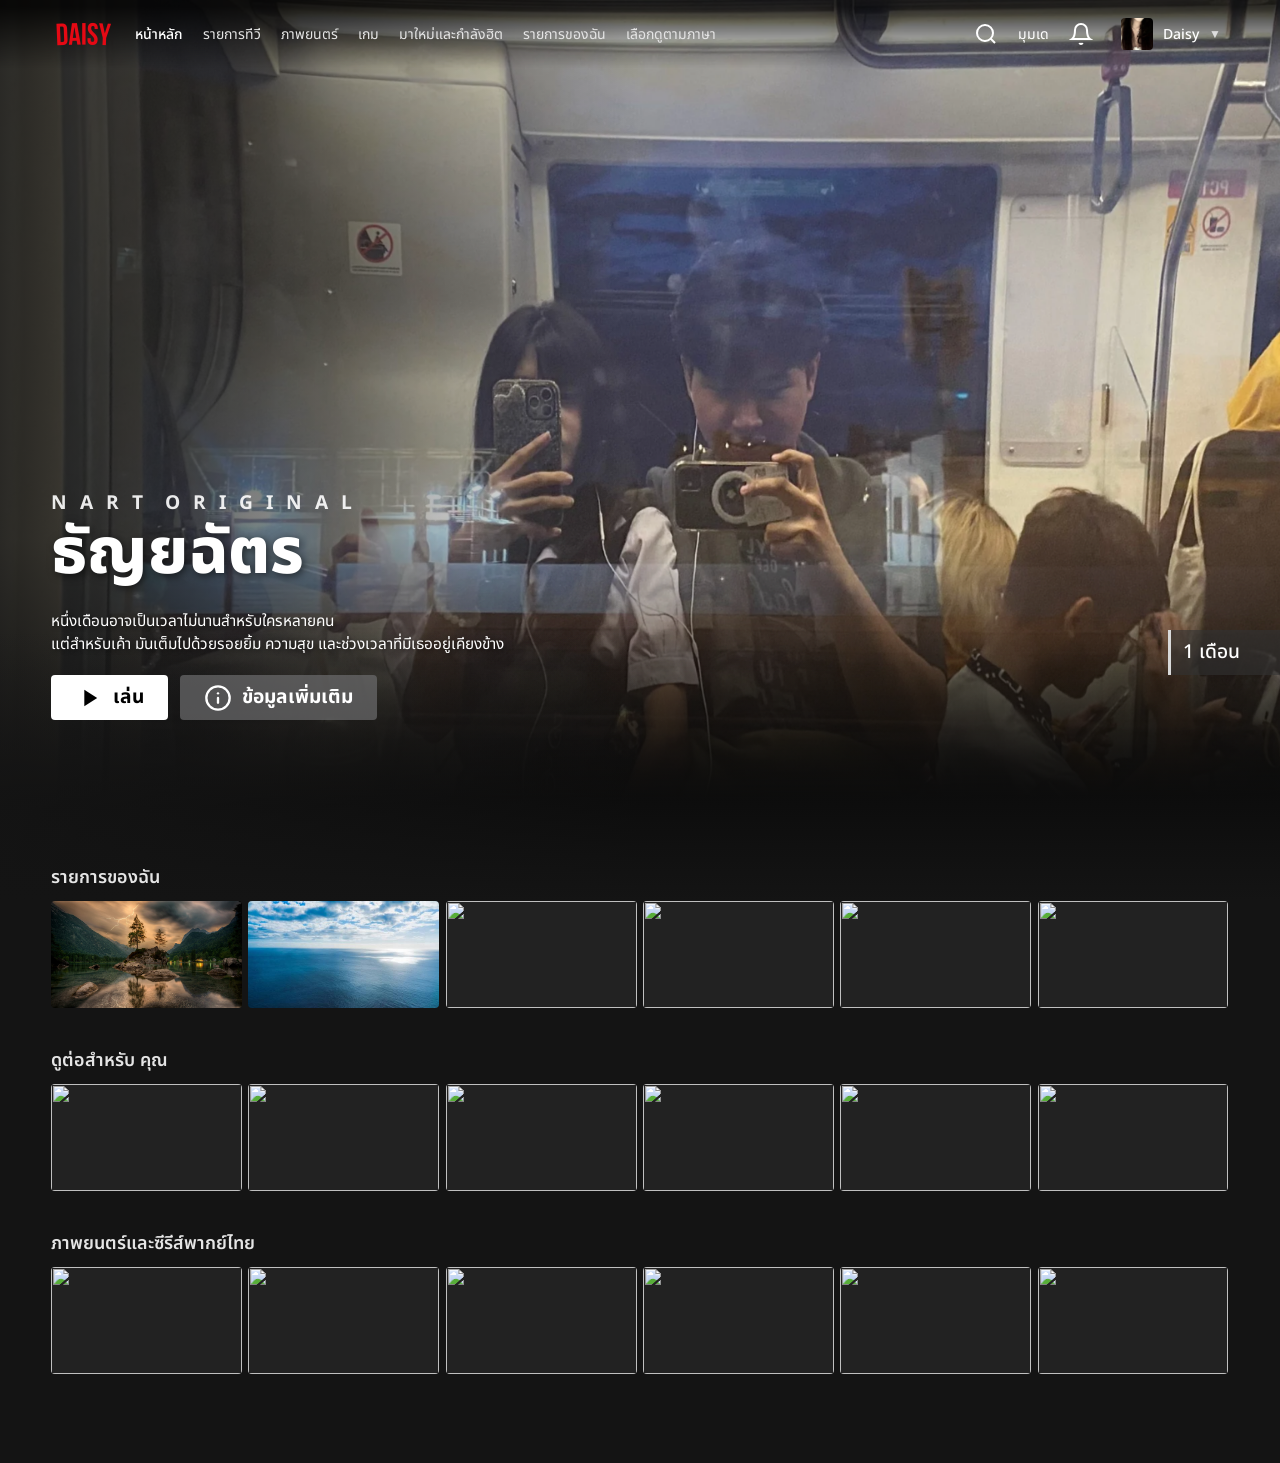
==== main.html @ de00da95 "Initial commit" ====
<!doctype html>
<html lang="th">
  <head>
    <meta charset="utf-8" />
    <meta name="viewport" content="width=device-width, initial-scale=1" />
    <title>หน้าแรก - Daisy</title>
    <link rel="stylesheet" href="styles.css" />
  </head>
  <body class="main-page-body">
    
    
    <nav class="netflix-navbar">
      <div class="nav-left">
        <img src="img/netflixlogo.png" alt="Logo" class="nav-logo-img">
        <ul class="nav-links">
          <li class="active"><a href="#">หน้าหลัก</a></li>
          <li><a href="#">รายการทีวี</a></li>
          <li><a href="#">ภาพยนตร์</a></li>
          <li><a href="#">เกม</a></li>
          <li><a href="#">มาใหม่และกำลังฮิต</a></li>
          <li><a href="#">รายการของฉัน</a></li>
          <li><a href="#">เลือกดูตามภาษา</a></li>
        </ul>
      </div>
      <div class="nav-right">
        <span class="nav-icon"><svg viewBox="0 0 24 24" fill="none" stroke="currentColor" stroke-width="2"><circle cx="11" cy="11" r="8"></circle><line x1="21" y1="21" x2="16.65" y2="16.65"></line></svg></span>
        <span class="nav-kids">มุมเด</span>
        <span class="nav-icon"><svg viewBox="0 0 24 24" fill="none" stroke="currentColor" stroke-width="2"><path d="M18 8A6 6 0 0 0 6 8c0 7-3 9-3 9h18s-3-2-3-9"></path><path d="M13.73 21a2 2 0 0 1-3.46 0"></path></svg></span>
        <div class="nav-profile" id="profileMenuTrigger" tabindex="0" role="button" aria-haspopup="true" aria-expanded="false">
          <img src="img/daisypfp.jpg" alt="Profile" class="avatar-small" id="navProfileAvatar">
          <span class="profile-name" id="navProfileName">Daisy</span>
          <span class="caret">▼</span>
          <div class="profile-menu" id="profileMenu" role="menu">
            <button type="button" class="profile-menu-item" id="moveProfileBtn">ย้ายโปรไฟล์</button>
          </div>
        </div>
      </div>
    </nav>

    
    <div class="hero-section">
      <div class="video-background">
        
        <div class="static-bg" id="heroStaticBg" style="background-image: url('vid/previewdaisy.png');"></div>

        
        <video muted playsinline id="heroVideo" class="hidden-video">
          <source src="vid/highlightdaisy.mp4" type="video/mp4">
        </video>
        
        
        <div class="video-vignette"></div> 
      </div>

      <div class="hero-content">
        
        <div class="animated-logo" id="heroLogo">
          <div class="logo-details">N A R T  &nbsp;O R I G I N A L</div>
          <h1 class="logo-text">ธัญยฉัตร</h1>
        </div>
        
        
        <p class="hero-description" id="heroDesc">
          หนึ่งเดือนอาจเป็นเวลาไม่นานสำหรับใครหลายคน<br>แต่สำหรับเค้า มันเต็มไปด้วยรอยยิ้ม ความสุข และช่วงเวลาที่มีเธออยู่เคียงข้าง
        </p>

        
        <div class="hero-buttons">
          <button class="btn play-btn">
            <svg viewBox="0 0 24 24" fill="currentColor" class="btn-icon"><path d="M8 5v14l11-7z"/></svg> 
            เล่น
          </button>
          <button class="btn info-btn">
            <svg viewBox="0 0 24 24" fill="none" stroke="currentColor" stroke-width="2" stroke-linecap="round" stroke-linejoin="round" class="btn-icon">
              <circle cx="12" cy="12" r="10"></circle>
              <line x1="12" y1="16" x2="12" y2="12"></line>
              <line x1="12" y1="8" x2="12.01" y2="8"></line>
            </svg> 
            ข้อมูลเพิ่มเติม
          </button>
        </div>
      </div>

      
      <div class="age-rating">1 เดือน</div>
    </div>

    
    
    </div>

    
    <div class="main-content">
      
      
      <div class="content-row">
        <h2 class="row-title">รายการของฉัน</h2>
        <div class="row-posters">
          
          <div class="poster"><img src="img/poster1.jpg" alt=""></div>
          <div class="poster"><img src="img/poster2.jpg" alt=""></div>
          <div class="poster"><img src="img/poster3.jpg" alt=""></div>
          <div class="poster"><img src="img/poster4.jpg" alt=""></div>
          <div class="poster"><img src="img/poster5.jpg" alt=""></div>
          <div class="poster"><img src="img/poster6.jpg" alt=""></div>
        </div>
      </div>

      
      <div class="content-row">
        <h2 class="row-title">ดูต่อสำหรับ คุณ</h2>
        <div class="row-posters">
          <div class="poster"><img src="img/poster7.jpg" alt=""></div>
          <div class="poster"><img src="img/poster8.jpg" alt=""></div>
          <div class="poster"><img src="img/poster9.jpg" alt=""></div>
          <div class="poster"><img src="img/poster10.jpg" alt=""></div>
          <div class="poster"><img src="img/poster11.jpg" alt=""></div>
          <div class="poster"><img src="img/poster12.jpg" alt=""></div>
        </div>
      </div>

      
      <div class="content-row">
        <h2 class="row-title">ภาพยนตร์และซีรีส์พากย์ไทย</h2>
        <div class="row-posters">
          <div class="poster"><img src="img/poster13.jpg" alt=""></div>
          <div class="poster"><img src="img/poster14.jpg" alt=""></div>
          <div class="poster"><img src="img/poster15.jpg" alt=""></div>
          <div class="poster"><img src="img/poster16.jpg" alt=""></div>
          <div class="poster"><img src="img/poster17.jpg" alt=""></div>
          <div class="poster"><img src="img/poster18.jpg" alt=""></div>
        </div>
      </div>

    </div>

    
    <div id="loadingScreen" class="loading-screen">
      <div class="netflix-spinner"></div>
    </div>

    
    <div id="fullScreenPlayer" class="fullscreen-player">
      
      <video id="mainMovie">
        <source src="vid/fulldaisy.mp4" type="video/mp4">
      </video>

      
      <div class="player-ui" id="playerUi">
        
        
        <div class="player-top-bar">
          <button id="backToHomeBtn" class="control-btn">
            <svg viewBox="0 0 24 24" fill="none" stroke="currentColor" stroke-width="2" stroke-linecap="round" stroke-linejoin="round"><line x1="19" y1="12" x2="5" y2="12"></line><polyline points="12 19 5 12 12 5"></polyline></svg>
          </button>
        </div>

        
        <div class="player-bottom-bar">
          
          
          <div class="progress-container" id="progressContainer">
            <div class="progress-bar-bg"></div>
            <div class="progress-bar-fill" id="progressBar"></div>
            <div class="progress-dot" id="progressDot"></div>
          </div>

          
          <div class="controls-row">
            
            <div class="controls-left">
              
              <button id="playPauseBtn" class="control-btn">
                <svg id="playIcon" viewBox="0 0 24 24" fill="currentColor"><path d="M8 5v14l11-7z"/></svg>
                <svg id="pauseIcon" viewBox="0 0 24 24" fill="currentColor" style="display: none;"><path d="M6 19h4V5H6v14zm8-14v14h4V5h-4z"/></svg>
              </button>
              
              <button class="control-btn"><svg viewBox="0 0 24 24" fill="none" stroke="currentColor" stroke-width="2" stroke-linecap="round" stroke-linejoin="round"><polygon points="11 5 6 9 2 9 2 15 6 15 11 19 11 5"></polygon><path d="M19.07 4.93a10 10 0 0 1 0 14.14M15.54 8.46a5 5 0 0 1 0 7.07"></path></svg></button>
            </div>

            
            <div class="controls-center">
              <span class="movie-title-player">ธัญยฉัตร</span>
            </div>

            <div class="controls-right">
              
              <button class="control-btn"><svg viewBox="0 0 24 24" fill="none" stroke="currentColor" stroke-width="2" stroke-linecap="round" stroke-linejoin="round"><path d="M21 15a2 2 0 0 1-2 2H7l-4 4V5a2 2 0 0 1 2-2h14a2 2 0 0 1 2 2v10z"></path></svg></button>
              
              <button id="fullscreenBtn" class="control-btn">
                <svg viewBox="0 0 24 24" fill="none" stroke="currentColor" stroke-width="2" stroke-linecap="round" stroke-linejoin="round"><path d="M8 3H5a2 2 0 0 0-2 2v3m18 0V5a2 2 0 0 0-2-2h-3m0 18h3a2 2 0 0 0 2-2v-3M3 16v3a2 2 0 0 0 2 2h3"></path></svg>
              </button>
            </div>
            
          </div>
        </div>
      </div>
    </div>

    
    <div class="modal-overlay" id="moreInfoModal">
      <div class="modal-container">
        
        
        <button class="modal-close-btn" id="closeModalBtn">
          <svg viewBox="0 0 24 24" fill="none" stroke="currentColor" stroke-width="2" stroke-linecap="round" stroke-linejoin="round"><line x1="18" y1="6" x2="6" y2="18"></line><line x1="6" y1="6" x2="18" y2="18"></line></svg>
        </button>

        
        <div class="modal-hero">
          
          <div class="modal-static-bg" id="modalStaticBg" style="background-image: url('vid/previewdaisy.png');"></div>
          
          
          <video muted playsinline id="modalVideo" class="modal-video">
            <source src="vid/highlightdaisy.mp4" type="video/mp4">
          </video>
          
          
          <div class="modal-vignette"></div>

          
          <div class="modal-hero-content">
            <div class="modal-logo-area">
              <div class="modal-netflix-text">DAISY</div>
              <h2 class="modal-title-text">       </h2>
              <div class="modal-sub-text">Thanyachat</div>
            </div>

            <div class="modal-controls">
              <div class="modal-controls-left">
                
                <button class="btn play-btn" id="modalPlayBtn">
                  <svg viewBox="0 0 24 24" fill="currentColor" class="btn-icon"><path d="M8 5v14l11-7z"/></svg> เล่น
                </button>
                <button class="icon-circle-btn"><svg viewBox="0 0 24 24" fill="none" stroke="currentColor" stroke-width="2"><line x1="12" y1="5" x2="12" y2="19"></line><line x1="5" y1="12" x2="19" y2="12"></line></svg></button>
                <button class="icon-circle-btn"><svg viewBox="0 0 24 24" fill="none" stroke="currentColor" stroke-width="2"><path d="M14 9V5a3 3 0 0 0-3-3l-4 9v11h11.28a2 2 0 0 0 2-1.7l1.38-9a2 2 0 0 0-2-2.3zM7 22H4a2 2 0 0 1-2-2v-7a2 2 0 0 1 2-2h3"></path></svg></button>
              </div>
              <button class="icon-circle-btn volume-btn"><svg viewBox="0 0 24 24" fill="none" stroke="currentColor" stroke-width="2"><polygon points="11 5 6 9 2 9 2 15 6 15 11 19 11 5"></polygon><line x1="23" y1="9" x2="17" y2="15"></line><line x1="17" y1="9" x2="23" y2="15"></line></svg></button>
            </div>
          </div>
        </div>

        
        <div class="modal-details">
          
          
          <div class="modal-columns">
            <div class="modal-col-left">
              <div class="modal-meta">
                <span class="match-score">2026</span>
                <span>1 ตอน</span>
                <span class="badge-box">HD</span>
                <span class="badge-box">❤︎⁠</span>
              </div>
              <div class="modal-age-row">
                <span class="age-box">1เดือน</span>
                <span>ความรัก</span>
              </div>
              <div class="modal-top10">
                <span class="top10-badge">TOP 10</span>
                <span class="top10-text">ภาพยนตร์อันดับ 1 วันนี้</span>
              </div>
              <p class="modal-synopsis">
                หนึ่งเดือนอาจเป็นเวลาไม่นานสำหรับใครหลายคน แต่สำหรับเค้า มันเต็มไปด้วยรอยยิ้ม ความสุข และช่วงเวลาที่มีเธออยู่เคียงข้าง<br>อยากบอกให้เธอรู้ว่าเค้ารักเธอมากแค่ไหน เธออย่าคิดว่าความรักของเค้าจะหมดไปภายในเดือนสองเดือนหรือปีสองปี เพราะความรักของเค้าไม่ใช่แค่รักชั่วคราว หรือรักเอาสนุก แต่จะเป็นความรักที่ยั่งยืนและไม่มีวันหมดลง
              </p>
            </div>
            
            <div class="modal-col-right">
              <div class="info-line"><span class="info-label">นักแสดง:</span> นายนาถวัฒน์ ชมชูชื่น, <br>นางสาวธัญยฉัตร สุพรรณวัจน์</div>
              <div class="info-line"><span class="info-label">แนว:</span> ไทย, ภาพยนตร์ความรัก</div>
              <div class="info-line"><span class="info-label">ภาพยนตร์เรื่องนี้:</span> โรแมนติก</div>
            </div>
          </div>

          
          <div class="modal-about">
            <h3 class="about-title">เกี่ยวกับ ธัญยฉัตร</h3>
            <div class="info-line"><span class="info-label">ผู้สร้าง:</span> แม่เก้า</div>
            <div class="info-line"><span class="info-label">นักแสดง:</span> นายนาถวัฒน์ ชมชูชื่น, <br>นางสาวธัญยฉัตร สุพรรณวัจน์</div>
            <div class="info-line"><span class="info-label">แนว:</span> ไทย, ภาพยนตร์ความรัก</div>
            <div class="info-line"><span class="info-label">ภาพยนตร์เรื่องนี้:</span> โรแมนติก</div>
            <div class="info-line align-center mt-2"><span class="info-label">ระดับความเหมาะสม:</span> <span class="age-box">13+</span> ความรุนแรงด้านความหวาน แนะนำสำหรับผู้ชมอายุ 13 ปีขึ้นไป เหตุอาจหัวใจวายตายได้เพราะเห็นคนหวานกัน กริ้วๆ</div>
          </div>
          
        </div>
      </div>
    </div>

    <script>
      document.addEventListener('DOMContentLoaded', () => {
        // ดึง Element ต่างๆ มาเตรียมไว้
        const heroLogo = document.getElementById('heroLogo');
        const heroStaticBg = document.getElementById('heroStaticBg');
        const heroVideo = document.getElementById('heroVideo');
        const heroDesc = document.getElementById('heroDesc');
        
        // Element สำหรับแอนิเมชันกด Play
        const playBtn = document.querySelector('.play-btn');
        const heroSection = document.querySelector('.hero-section');
        const loadingScreen = document.getElementById('loadingScreen');
        const fullScreenPlayer = document.getElementById('fullScreenPlayer');
        const mainMovie = document.getElementById('mainMovie');
        const backToHomeBtn = document.getElementById('backToHomeBtn');
        const allUiElements = document.querySelectorAll('.netflix-navbar, .hero-content, .age-rating, .main-content');
        const profileMenuTrigger = document.getElementById('profileMenuTrigger');
        const profileMenu = document.getElementById('profileMenu');
        const moveProfileBtn = document.getElementById('moveProfileBtn');
        const navProfileAvatar = document.getElementById('navProfileAvatar');
        const navProfileName = document.getElementById('navProfileName');

        const profileMap = {
          Earth: { image: 'img/earthpfp.jpg', name: 'Earth' },
          Daisy: { image: 'img/daisypfp.jpg', name: 'Daisy' },
          Katsu: { image: 'img/katsupfp.jpg', name: 'Katsu' }
        };

        const applyProfile = (profileKey) => {
          const selectedProfile = profileMap[profileKey] || profileMap.Daisy;
          localStorage.setItem('selectedProfile', profileKey || 'Daisy');
          if (navProfileAvatar) {
            navProfileAvatar.src = selectedProfile.image;
            navProfileAvatar.alt = selectedProfile.name;
          }
          if (navProfileName) {
            navProfileName.textContent = selectedProfile.name;
          }
        };

        const closeProfileMenu = () => {
          if (profileMenuTrigger) {
            profileMenuTrigger.classList.remove('open');
            profileMenuTrigger.setAttribute('aria-expanded', 'false');
          }
          if (profileMenu) {
            profileMenu.classList.remove('show');
          }
        };

        const openProfileMenu = () => {
          if (profileMenuTrigger) {
            profileMenuTrigger.classList.add('open');
            profileMenuTrigger.setAttribute('aria-expanded', 'true');
          }
          if (profileMenu) {
            profileMenu.classList.add('show');
          }
        };

        applyProfile(localStorage.getItem('selectedProfile') || 'Daisy');

        profileMenuTrigger?.addEventListener('click', (event) => {
          if (event.target.closest('.profile-menu-item')) return;
          event.stopPropagation();
          if (profileMenuTrigger.classList.contains('open')) {
            closeProfileMenu();
          } else {
            openProfileMenu();
          }
        });

        profileMenuTrigger?.addEventListener('keydown', (event) => {
          if (event.key === 'Enter' || event.key === ' ') {
            event.preventDefault();
            if (profileMenuTrigger.classList.contains('open')) {
              closeProfileMenu();
            } else {
              openProfileMenu();
            }
          }
        });

        document.addEventListener('click', (event) => {
          if (profileMenuTrigger && !profileMenuTrigger.contains(event.target)) {
            closeProfileMenu();
          }
        });

        document.addEventListener('keydown', (event) => {
          if (event.key === 'Escape') {
            closeProfileMenu();
          }
        });

        moveProfileBtn?.addEventListener('click', () => {
          closeProfileMenu();
          window.location.href = 'index.html';
        });
        
        // 1. ระบบภาพและวิดีโอ (เปลี่ยนใน 3 วินาที)
        setTimeout(() => {
          heroStaticBg.classList.add('fade-out'); // เฟดรูปภาพออก
          heroVideo.classList.add('fade-in');     // โชว์วิดีโอ
          
          heroVideo.currentTime = 0; // บังคับให้วิดีโอเริ่มเล่นจากวินาทีที่ 0
          heroVideo.play();          // สั่งให้วิดีโอเริ่มเล่น
        }, 4000);

        // 2. ระบบข้อความ (เปลี่ยนใน 10 วินาที)
        setTimeout(() => {
          heroLogo.classList.add('transform-state'); // ขยายโลโก้ชื่อเรื่อง
          heroDesc.classList.add('hide');            // ซ่อนเรื่องย่อ
        }, 10000);

        // 3. เมื่อวิดีโอไฮไลต์เล่นจบ (คืนค่ากลับเป็นรูปภาพปก แล้วค้างไว้แบบนั้น)
        heroVideo.addEventListener('ended', () => {
          heroStaticBg.classList.remove('fade-out'); // ดึงรูปภาพปกกลับมา
          heroVideo.classList.remove('fade-in');     // เฟดวิดีโอทิ้งไป
        });

        // 2. ให้ Navbar เปลี่ยนสีเวลากดเลื่อนจอลง
        window.addEventListener('scroll', () => {
          const nav = document.querySelector('.netflix-navbar');
          if (window.scrollY > 0) {
            nav.classList.add('scrolled');
          } else {
            nav.classList.remove('scrolled');
          }
        });

        // =========================================
        // ระบบปุ่ม "ข้อมูลเพิ่มเติม" (More Info Modal)
        // =========================================
        const infoBtn = document.querySelector('.info-btn'); // ปุ่มข้อมูลเพิ่มเติมตรงหน้าแรก
        const moreInfoModal = document.getElementById('moreInfoModal');
        const closeModalBtn = document.getElementById('closeModalBtn');
        const modalVideo = document.getElementById('modalVideo');
        const modalStaticBg = document.getElementById('modalStaticBg');
        const modalPlayBtn = document.getElementById('modalPlayBtn');

        // เปิด Modal
        infoBtn.addEventListener('click', () => {
          moreInfoModal.classList.add('open');
          document.body.style.overflow = 'hidden'; // ล็อกพื้นหลังไม่ให้เลื่อน
          
          // ซ่อนภาพนิ่ง แล้วเล่นวิดีโอ
          modalStaticBg.classList.remove('show');
          modalVideo.currentTime = 0;
          modalVideo.play().catch(() => {}); 
        });

        // ปิด Modal
        const closeModal = () => {
          moreInfoModal.classList.remove('open');
          document.body.style.overflow = ''; // คืนค่าการเลื่อนพื้นหลัง
          modalVideo.pause(); // หยุดวิดีโอ
        };

        closeModalBtn.addEventListener('click', closeModal);

        // ปิด Modal เมื่อคลิกที่พื้นหลังสีดำๆ รอบๆ
        moreInfoModal.addEventListener('click', (e) => {
          if (e.target === moreInfoModal) closeModal();
        });

        // เมื่อวิดีโอใน Modal เล่นจบ -> เฟดแสดงรูปภาพนิ่งขึ้นมาทับ
        modalVideo.addEventListener('ended', () => {
          modalStaticBg.classList.add('show');
        });

        // หากผู้ใช้กดปุ่ม "เล่น" ในหน้าต่าง Modal 
        modalPlayBtn.addEventListener('click', () => {
          closeModal(); // ปิดหน้าต่าง Modal ก่อน
          
          // ตั้งหน่วงเวลาจิ๊ดนึงให้ Modal ปิดเสร็จ ค่อยเรียกฟังก์ชันปุ่ม Play หลัก (เพื่อเข้าสู่ Smart Zoom)
          setTimeout(() => {
            playBtn.click(); 
          }, 300);
        });
        // =========================================

        // 3. --- ระบบตอนกดปุ่ม "เล่น" ---
        playBtn.addEventListener('click', () => {
          // สเต็ป 1: ซ่อน UI ทั้งหมด (เมนู, ปุ่ม, แถวหนัง)
          allUiElements.forEach(el => el.classList.add('fade-out-ui'));
          
          // สเต็ป 2: ซูมวิดีโอพื้นหลังเข้าไปแบบสมูทๆ
          heroSection.classList.add('zoom-in-bg');
          
          // สเต็ป 3: ตัดเข้าหน้าโหลดดิ้งสีดำ (หลังผ่านไป 1 วินาที)
          setTimeout(() => {
            loadingScreen.classList.add('visible');
          }, 1000);

          // สเต็ป 4: โหลดเสร็จแล้ว เปิดหนังตัวเต็ม (หลังผ่านไป 3.5 วินาที)
          setTimeout(() => {
            loadingScreen.classList.remove('visible'); // ซ่อนหน้าโหลดดิ้ง
            fullScreenPlayer.classList.add('visible'); // โชว์หน้าจอหนังตัวเต็ม
            
            heroVideo.pause(); // หยุดเล่นวิดีโอไฮไลต์พื้นหลัง
            mainMovie.play();  // เริ่มเล่นหนังตัวเต็ม
            
            // ทำให้สามารถเล่นวิดีโอแบบเต็มจอ (Fullscreen) ได้โดยอัตโนมัติ (บางเบราว์เซอร์อาจต้องกดยืนยัน)
            if (mainMovie.requestFullscreen) {
              // mainMovie.requestFullscreen(); // เปิดใช้ถ้าอยากให้เด้ง Fullscreen มือถืออัตโนมัติ
            }
          }, 3500);
        });

        // --- CUSTOM VIDEO PLAYER LOGIC ---
        const playPauseBtn = document.getElementById('playPauseBtn');
        const playIcon = document.getElementById('playIcon');
        const pauseIcon = document.getElementById('pauseIcon');
        const fullscreenBtn = document.getElementById('fullscreenBtn');
        const progressContainer = document.getElementById('progressContainer');
        const progressBar = document.getElementById('progressBar');
        const progressDot = document.getElementById('progressDot');
        
        // Toggle Play/Pause
        playPauseBtn.addEventListener('click', () => {
          if (mainMovie.paused) {
            mainMovie.play();
            playIcon.style.display = 'none';
            pauseIcon.style.display = 'block';
          } else {
            mainMovie.pause();
            playIcon.style.display = 'block';
            pauseIcon.style.display = 'none';
          }
        });

        // Update Progress Bar as video plays
        mainMovie.addEventListener('timeupdate', () => {
          const progressPercent = (mainMovie.currentTime / mainMovie.duration) * 100;
          progressBar.style.width = `${progressPercent}%`;
          progressDot.style.left = `${progressPercent}%`;
        });

        // Click on Progress Bar to skip ahead/back
        progressContainer.addEventListener('click', (e) => {
          const rect = progressContainer.getBoundingClientRect();
          const clickX = e.clientX - rect.left;
          const width = rect.width;
          const clickPercent = clickX / width;
          mainMovie.currentTime = clickPercent * mainMovie.duration;
        });

        // Fullscreen Toggle
        fullscreenBtn.addEventListener('click', () => {
          if (!document.fullscreenElement) {
            fullScreenPlayer.requestFullscreen().catch(err => console.log(err));
          } else {
            document.exitFullscreen();
          }
        });

        // Make sure the back button pauses the movie and resets the play icon
        backToHomeBtn.addEventListener('click', () => {
          mainMovie.pause(); 
          mainMovie.currentTime = 0; 
          playIcon.style.display = 'block'; // Reset icon
          pauseIcon.style.display = 'none'; // Reset icon
          
          if (document.fullscreenElement) document.exitFullscreen(); // Exit fullscreen if active

          fullScreenPlayer.classList.remove('visible'); 
          heroSection.classList.remove('zoom-in-bg'); 
          allUiElements.forEach(el => el.classList.remove('fade-out-ui')); 
          
          heroVideo.play(); 
        });

      });
    </script>
  </body>
</html>
---- styles.css ----
@import url('https://fonts.googleapis.com/css2?family=Noto+Sans+Thai:wght@400;500;600;700;800&display=swap');

:root{
  --bg:#141414;
  --muted:#9aa0a6;
  --accent:#e50914;
}
*{box-sizing:border-box}
html,body{height:100%}
body{
  margin:0;
  min-height:100vh;
  width:100%;
  font-family: 'Noto Sans Thai', Inter, system-ui, -apple-system, 'Segoe UI', Roboto, 'Helvetica Neue', Arial, sans-serif;
  background:var(--bg);
  color:#fff;
  display:flex;
  align-items:center;
  justify-content:center;
  overflow-x:hidden;
}

.page{
  min-height:100vh;
  width:100%;
  max-width:1600px;
  display:grid;
  place-items:center;
  padding:64px 28px;
}

.intro{
  position:fixed;
  inset:0;
  background:var(--bg);
  display:flex;
  align-items:center;
  justify-content:center;
  z-index:20;
}
.logo{
  color:var(--accent);
  font-weight:1200;
  font-size:6rem;
  letter-spacing:6px;
  transform:scale(.6);
  animation:logoZoom 1.6s cubic-bezier(.2,.9,.2,1) forwards;
}
@keyframes logoZoom{
  0%{opacity:0; transform:scale(.6)}
  40%{opacity:1; transform:scale(1.05)}
  100%{opacity:0; transform:scale(10)}
}

.who{
  width:100%;
  max-width:1100px;
  text-align:center;
  opacity:0;
  transform:scale(.98);
  transition:opacity .35s ease, transform .35s ease;
  display:flex;
  flex-direction:column;
  align-items:center;
}

.who.visible{opacity:1; transform:scale(1)}
.title{
  font-size:clamp(2.4rem, 4vw, 4.6rem);
  margin:0 0 28px 0;
  font-weight:550;
}

.profiles{
  display:flex;
  flex-wrap:wrap;
  gap:clamp(22px, 2.5vw, 34px);
  align-items:flex-start;
  justify-content:center;
  width:100%;
}

.profile{
  background:transparent;
  border:0;
  color:var(--muted);
  display:flex;
  flex-direction:column;
  gap:24px;
  align-items:center;
  cursor:pointer;
  transition:transform .18s ease, color .18s ease;
}

.profile:focus{outline:2px solid rgba(255,255,255,.08); border-radius:12px}
.profile .avatar img{width:100%;height:100%;object-fit:cover;display:block;border-radius:inherit}
.profile .avatar{
  width:min(220px, max(160px, 18vw));
  height:min(220px, max(160px, 18vw));
  border-radius:6px;
  box-shadow:0 8px 24px rgba(0,0,0,.5);
  display:flex;
  align-items:center;
  justify-content:center;
  font-size:48px;
  overflow:hidden;
}

.profile .name{font-size:24px; letter-spacing:0.02em;}
.profile:hover{transform:scale(1.05); color:#fff}
.profile:not(.add):hover .avatar {
  outline: 3px solid #fff;
  outline-offset: 0px;
}

.profile .lock-badge{
  margin-top:10px;
  display:flex;
  align-items:center;
  gap:8px;
  font-size:14px;
  color:#c3c3c3;
}
.profile .lock-icon{
  display:inline-flex;
  width:24px;
  height:24px;
  align-items:center;
  justify-content:center;
  background:rgba(0,0,0,.5);
  border-radius:6px;
  font-size:14px;
  color:#fff;
}

.profile.add .avatar-add-box {
  background: transparent;
  box-shadow: none;
  display: flex;
  align-items: center;
  justify-content: center;
  transition: background 0.2s ease;
}

.add-circle {
  width: 100px;
  height: 100px;
  background: var(--muted);
  border-radius: 50%;
  display: flex;
  align-items: center;
  justify-content: center;
  font-size: 5rem;
  font-weight: 400;
  color: var(--bg);
  transition: all 0.2s ease;
  font-size: 80px;
}

.profile.add .name {
  color: var(--muted);
}

.profile.add:hover .avatar-add-box {
  background: #e5e5e5;
  border-radius: 6px;
}

.profile.add:hover .add-circle {
  color: #e5e5e5;
}

.profile.add:hover .name {
  color: #fff;
}

.avatar-earth{background:linear-gradient(180deg,#2b9cff,#63b7ff)}
.avatar-daisy{background:linear-gradient(180deg,#ffd24a,#ffb84d)}
.avatar-katsu{background:linear-gradient(180deg,#8e6bff,#ff6db9)}
.avatar-add{background:#666;color:#222;font-weight:700;font-size:64px;border-radius:12px;width:140px;height:140px;display:flex;align-items:center;justify-content:center}
.add{cursor:default; opacity:.55}
.add .name{opacity:.6}
.disabled{pointer-events:none}

.profile.selected{animation:pop .42s cubic-bezier(.2,.9,.2,1) forwards}
@keyframes pop{
  0%{transform:scale(1); box-shadow:0 6px 18px rgba(0,0,0,.6)}
  50%{transform:scale(1.42)}
  100%{transform:scale(1);}
}

.manage{
  margin-top:72px;
  color:var(--muted);
  border:1px solid #808080;
  display:inline-block;
  padding:14px 48px;
  border-radius:0;
  font-weight:550;
  font-size:26px;
  letter-spacing: 0.1em;
}

.pin-screen{
  position:fixed;
  inset:0;
  background:#000;
  display:flex;
  align-items:center;
  justify-content:center;
  z-index:30;
}
.pin-screen.hidden{display:none}
.pin-card{
  position:relative;
  width:min(520px,calc(100% - 48px));
  background:#000;
  border:none;
  border-radius:0;
  padding:42px 36px;
  text-align:center;
}
.pin-title{
  color:#aaa;
  font-size:14px;
  margin-bottom:16px;
}
.pin-card h2{
  font-size:2rem;
  margin:0 0 18px;
  line-height:1.1;
}
.pin-notice{
  color:#bbb;
  font-size:15px;
  margin-bottom:22px;
}
.pin-boxes{
  display:flex;
  justify-content:center;
  gap:12px;
  margin-bottom:24px;
}
.pin-cell{
  width:76px;
  height:76px;
  border:1px solid #fff;
  border-radius:10px;
  display:inline-flex;
  align-items:center;
  justify-content:center;
  font-size:32px;
  color:#111;
  background:#fff;
  text-align:center;
}
.pin-cell:focus-within{
  border-color:#fff;
  box-shadow:none;
  outline:none;
}
.pin-digit{
  width:100%;
  height:100%;
  border:none;
  background:transparent;
  color:#111;
  font-size:32px;
  text-align:center;
  caret-color:transparent;
  font-weight:700;
}
.pin-digit::-webkit-textfield-decoration-container,
.pin-digit::-webkit-inner-spin-button,
.pin-digit::-webkit-outer-spin-button{
  -webkit-appearance:none;
  margin:0;
}
.pin-digit:-moz-focusring{
  color:transparent;
  text-shadow:0 0 0 #fff;
}
.pin-submit{
  width:100%;
  padding:14px 18px;
  background:#e50914;
  color:#fff;
  border:none;
  border-radius:8px;
  font-size:1rem;
  cursor:pointer;
  margin-bottom:16px;
}
.pin-error{
  color:#ff5a5a;
  font-size:14px;
  margin-top:-6px;
  margin-bottom:12px;
  opacity:0;
  transition:opacity .2s ease;
}
.pin-error.visible{opacity:1}
.pin-help{
  color:#888;
  font-size:14px;
}

.top-gradient {
  position: fixed;
  top: 0;
  left: 0;
  width: 100%;
  height: 100px;
  
  background: linear-gradient(to bottom, rgba(0, 0, 0, 0.85) 0%, transparent 100%);
  
  pointer-events: none; 
  
  z-index: 10;
}


@media (max-width: 834px) {
  .logo-text { font-size: 3rem; }
  .animated-logo.transform-state .logo-text { font-size: 4rem; }
  .hero-content { width: 80%; bottom: 15%; }
  .hero-buttons .btn { font-size: 1rem; padding: 8px 20px; }
}

@media (max-width:1200px){
  .page{padding:56px 24px;}
  .profiles{gap:24px;}
  .profile .name{font-size:15px}
  .manage{margin-top:34px;padding:13px 24px;}
}

@media (max-width:1024px){
  .page{padding:48px 22px;}
  .profiles{gap:22px;}
  .profile .avatar{width:min(200px, max(150px, 20vw));height:min(200px, max(150px, 20vw));}
  .profile .name{font-size:15px}
  .manage{margin-top:32px;padding:12px 24px;}
}

@media (max-width:834px){
  .page{padding:32px 20px;}
  .title{font-size:3rem;}
  .profiles{gap:20px;}
  .profile .avatar{width:140px;height:140px;}
  .manage{padding:12px 22px;}
}

@media (max-width:480px){
  .page{padding:24px 18px;}
  .title{font-size:2.2rem;}
  .profiles{gap:16px;}
  .profile{gap:16px;}
  .profile .avatar{width:120px;height:120px;}
  .profile .name{font-size:14px}
  .manage{margin-top:28px;padding:10px 20px;}
}

body.main-page-body {
  background: #141414;
  margin: 0;
  overflow-x: hidden;
  overflow-y: auto; 
  max-width: 100vw; 
  font-family: 'Noto Sans Thai', sans-serif;
  color: #fff;
  display: block; 
}


.netflix-navbar {
  position: fixed;
  top: 0;
  left: 0;
  width: 100%;
  height: 68px;
  padding: 0 4%;
  display: flex;
  justify-content: space-between;
  align-items: center;
  z-index: 50;
  background: linear-gradient(to bottom, rgba(0,0,0,0.8) 10%, rgba(0,0,0,0));
  transition: background-color 0.4s;
}
.netflix-navbar.scrolled {
  background-color: #141414;
}
.nav-left, .nav-right { display: flex; align-items: center; }

.nav-logo-img {
  height: 64px; 
  width: auto; 
  margin-right: 20px; 
  object-fit: contain; 
  cursor: pointer;
  transition: transform 0.2s ease;
}


.nav-logo-img:hover {
  transform: scale(1.05);
}
.nav-links { list-style: none; display: flex; gap: 20px; padding: 0; margin: 0; }
.nav-links a { color: #e5e5e5; text-decoration: none; font-size: 14px; transition: color 0.4s; }
.nav-links li.active a { color: #fff; font-weight: 500; }
.nav-right { gap: 20px; font-size: 14px; }
.nav-icon { width: 24px; height: 24px; cursor: pointer; }
.nav-profile {
  position: relative;
  display: flex;
  align-items: center;
  gap: 10px;
  cursor: pointer;
  padding: 6px 8px;
  border-radius: 6px;
}
.nav-profile:hover,
.nav-profile.open {
  background: rgba(255, 255, 255, 0.1);
}
.profile-name {
  color: #fff;
  font-size: 14px;
  font-weight: 500;
}
.avatar-small { width: 32px; height: 32px; border-radius: 4px; object-fit: cover; }
.caret {
  font-size: 12px;
  color: #ddd;
  transition: transform 0.2s ease;
}
.nav-profile.open .caret {
  transform: rotate(180deg);
}
.profile-menu {
  position: absolute;
  top: calc(100% + 10px);
  right: 0;
  min-width: 180px;
  padding: 8px 0;
  border-radius: 8px;
  background: rgba(20, 20, 20, 0.9);
  border: 1px solid rgba(255, 255, 255, 0.14);
  box-shadow: 0 12px 28px rgba(0, 0, 0, 0.35);
  backdrop-filter: blur(10px);
  display: none;
  z-index: 60;
}
.profile-menu.show {
  display: block;
}
.profile-menu-item {
  width: 100%;
  border: none;
  background: transparent;
  color: #fff;
  padding: 12px 16px;
  text-align: left;
  cursor: pointer;
  font-size: 14px;
  font-family: inherit;
}
.profile-menu-item:hover {
  background: rgba(255, 255, 255, 0.12);
}


.hero-section {
  position: relative;
  width: 100%;
  height: 100vh; 
  background: #000;
}
.video-background {
  position: absolute;
  top: 0;
  left: 0;
  width: 100%;
  height: 100%;
  overflow: hidden;
}
.video-background video {
  width: 100%;
  height: 100%;
  object-fit: cover; 
  position: absolute;
  top: 0;
  left: 0;
}
.video-vignette {
  position: absolute;
  inset: 0;
  background: 
    linear-gradient(to top, #141414 0%, transparent 30%),
    linear-gradient(to right, rgba(20, 20, 20, 0.9) 0%, transparent 50%);
    
  z-index: 2;
  pointer-events: none;
}


.hero-content {
  position: absolute;
  bottom: 20%; 
  left: 4%; 
  z-index: 2;
  width: 36%; 
}
.animated-logo { margin-bottom: 24px; }
.logo-details { color: rgba(255,255,255,0.9); font-size: 1.2rem; font-weight: 700; letter-spacing: 4px; margin-bottom: 4px; transition: all 1.2s ease; transform-origin: left bottom; }
.logo-text { font-size: 4rem; font-weight: 800; margin: 0; line-height: 1; text-shadow: 2px 2px 8px rgba(0,0,0,0.6); transition: all 1.2s ease; transform-origin: left bottom; }
.animated-logo.transform-state .logo-details { opacity: 0; transform: translateY(20px); margin-bottom: -20px; }
.animated-logo.transform-state .logo-text { font-size: 6.5rem; }
.hero-description { font-size: 1.2vw; font-weight: 400; line-height: 1.5; text-shadow: 2px 2px 4px rgba(0,0,0,0.45); margin: 1vw 0 1.5vw 0; }


.hero-buttons { display: flex; gap: 12px;}
.hero-buttons .btn {
  display: flex;
  align-items: center;
  justify-content: center;
  gap: 10px;
  padding: 8px 24px;
  border-radius: 4px;
  font-size: 1.2rem;
  font-weight: 700;
  border: none;
  cursor: pointer;
  transition: background 0.2s, transform 0.1s;
  
  
  font-family: 'Noto Sans Thai', Inter, system-ui, -apple-system, 'Segoe UI', Roboto, 'Helvetica Neue', Arial, sans-serif;
}
.btn-icon { width: 28px; height: 28px; }
.play-btn { background: white; color: black; }
.info-btn { background: rgba(109, 109, 110, 0.7); color: white; }


.age-rating {
  position: absolute;
  bottom: 25%;
  right: 0;
  background: rgba(51,51,51,0.6);
  border-left: 3px solid #d9d9d9;
  padding: 8px 40px 8px 12px;
  font-size: 1.2rem;
  font-weight: 500;
  z-index: 5;
}


.main-content {
  position: relative;
  z-index: 10;
  margin-top: -4vw; 
  padding-bottom: 50px;
}

.content-row {
  padding: 0 4%;
  margin-bottom: 3vw;
}

.row-title {
  font-size: 1.4vw;
  font-weight: 600;
  margin-bottom: 0.8vw;
  color: #e5e5e5;
}

.row-posters {
  display: flex;
  gap: 0.5vw; 
}


.poster {
  flex: 0 0 calc(16.666666% - 0.42vw);
  border-radius: 4px;
  overflow: hidden;
  background: #222;
  aspect-ratio: 16 / 9;
  
}


.poster img {
  width: 100%;
  height: 100%;
  object-fit: cover;
  pointer-events: none; 
}




.static-bg {
  position: absolute;
  inset: 0;
  background-size: cover;
  background-position: center;
  z-index: 1; 
  transition: opacity 1s ease-in-out;
}
.static-bg.fade-out {
  opacity: 0; 
}


.hidden-video {
  opacity: 0;
  z-index: 0;
  transition: opacity 1s ease-in-out;
}
.hidden-video.fade-in {
  opacity: 1; 
}


.hero-description {
  transition: opacity 0.8s ease, transform 0.8s ease;
  
}
.hero-description.hide {
  opacity: 0;
  transform: translateY(10px);
  pointer-events: none; 
}


.video-vignette {
  z-index: 2;
  pointer-events: none;
}




.fade-out-ui {
  opacity: 0 !important;
  pointer-events: none;
  transition: opacity 0.5s ease;
}


.zoom-in-bg {
  transform: scale(1.5); 
  transition: transform 1.5s cubic-bezier(0.5, 0, 0.1, 1);
}


.loading-screen {
  position: fixed;
  inset: 0;
  background: #000;
  z-index: 100;
  display: flex;
  align-items: center;
  justify-content: center;
  opacity: 0;
  pointer-events: none;
  transition: opacity 0.5s ease;
}
.loading-screen.visible {
  opacity: 1;
  pointer-events: auto;
}


.netflix-spinner {
  width: 60px;
  height: 60px;
  border: 4px solid rgba(229, 9, 20, 0.3);
  border-top-color: #E50914;
  border-radius: 50%;
  animation: spin 1s linear infinite;
}
@keyframes spin {
  to { transform: rotate(360deg); }
}


.fullscreen-player {
  position: fixed;
  inset: 0;
  background: #000;
  z-index: 200;
  opacity: 0;
  pointer-events: none;
  transition: opacity 0.8s ease;
  display: flex;
  align-items: center;
  justify-content: center;
}
.fullscreen-player.visible {
  opacity: 1;
  pointer-events: auto;
}
.fullscreen-player video {
  width: 100%;
  height: 100%;
  outline: none;
}
.back-btn {
  position: absolute;
  top: 30px;
  left: 30px;
  background: transparent;
  color: #fff;
  border: none;
  font-size: 1.2rem;
  font-family: inherit;
  display: flex;
  align-items: center;
  gap: 10px;
  cursor: pointer;
  z-index: 201;
  text-shadow: 1px 1px 4px rgba(0,0,0,0.8);
  transition: transform 0.2s;
}
.back-btn:hover {
  transform: scale(1.1);
}
.back-btn svg { width: 28px; height: 28px; }


.fullscreen-player {
  position: fixed;
  inset: 0;
  background: #000;
  z-index: 200;
  opacity: 0;
  pointer-events: none;
  transition: opacity 0.8s ease;
}
.fullscreen-player.visible {
  opacity: 1;
  pointer-events: auto;
}
.fullscreen-player video {
  width: 100%;
  height: 100%;
  object-fit: contain;
}


.player-ui {
  position: absolute;
  inset: 0;
  display: flex;
  flex-direction: column;
  justify-content: space-between;
  opacity: 1;
  transition: opacity 0.3s;
}


.player-top-bar {
  padding: 30px;
  background: linear-gradient(to bottom, rgba(0,0,0,0.7) 0%, transparent 100%);
}
.player-bottom-bar {
  padding: 20px 40px;
  background: linear-gradient(to top, rgba(0,0,0,0.85) 0%, transparent 100%);
}


.control-btn {
  background: transparent;
  border: none;
  color: #fff;
  cursor: pointer;
  padding: 8px;
  transition: transform 0.2s, color 0.2s;
}
.control-btn:hover {
  transform: scale(1.1);
}
.control-btn svg {
  width: 28px;
  height: 28px;
}


.progress-container {
  position: relative;
  height: 20px; 
  cursor: pointer;
  display: flex;
  align-items: center;
  margin-bottom: 10px;
}
.progress-bar-bg {
  width: 100%;
  height: 4px;
  background: rgba(255,255,255,0.3);
  border-radius: 2px;
}
.progress-bar-fill {
  position: absolute;
  left: 0;
  height: 4px;
  background: #E50914; 
  border-radius: 2px;
  width: 0%;
  pointer-events: none;
}
.progress-dot {
  position: absolute;
  left: 0%;
  width: 16px;
  height: 16px;
  background: #E50914;
  border-radius: 50%;
  transform: translateX(-50%);
  pointer-events: none;
  opacity: 0; 
  transition: opacity 0.2s;
}
.progress-container:hover .progress-dot {
  opacity: 1;
}


.controls-row {
  display: flex;
  align-items: center;
  justify-content: space-between;
}
.controls-left, .controls-right {
  display: flex;
  gap: 15px;
  width: 200px;
}
.controls-right {
  justify-content: flex-end;
}
.controls-center {
  font-family: 'Noto Sans Thai', Inter, system-ui, -apple-system, 'Segoe UI', Roboto, 'Helvetica Neue', Arial, sans-serif;
  font-size: 1.1rem;
  font-weight: 500;
  color: #fff;
  letter-spacing: 1px;
}

.movie-title-player {
  font-family: 'Noto Sans Thai', Inter, system-ui, -apple-system, 'Segoe UI', Roboto, 'Helvetica Neue', Arial, sans-serif;
  font-size: 1.2rem;
  font-weight: 600;
  color: #fff;
  letter-spacing: 1px;
}


.modal-overlay {
  position: fixed;
  inset: 0;
  background: rgba(0, 0, 0, 0.7);
  z-index: 300;
  display: flex;
  justify-content: center;
  align-items: flex-start;
  padding-top: 30px;
  overflow-y: auto; 
  opacity: 0;
  pointer-events: none;
  transition: opacity 0.3s ease;
}
.modal-overlay.open {
  opacity: 1;
  pointer-events: auto;
}

.modal-container {
  width: 100%;
  max-width: 850px;
  background: #181818; 
  border-radius: 10px;
  position: relative;
  margin-bottom: 50px;
  box-shadow: 0 15px 50px rgba(0,0,0,0.8);
  overflow: hidden;
  transform: scale(0.95);
  transition: transform 0.3s ease;
}
.modal-overlay.open .modal-container {
  transform: scale(1);
}

.modal-close-btn {
  position: absolute;
  top: 15px;
  right: 15px;
  width: 36px;
  height: 36px;
  background: #181818;
  color: white;
  border: none;
  border-radius: 50%;
  cursor: pointer;
  z-index: 10;
  display: flex;
  align-items: center;
  justify-content: center;
  transition: background 0.2s;
}
.modal-close-btn:hover { background: #333; }
.modal-close-btn svg { width: 20px; height: 20px; }


.modal-hero {
  position: relative;
  width: 100%;
  height: 480px;
  background: #000;
}
.modal-video, .modal-static-bg {
  position: absolute;
  inset: 0;
  width: 100%;
  height: 100%;
  object-fit: cover;
}
.modal-static-bg {
  background-size: cover;
  background-position: center;
  opacity: 0;
  transition: opacity 1s ease;
  z-index: 2;
}
.modal-static-bg.show { opacity: 1; }

.modal-vignette {
  position: absolute;
  inset: 0;
  background: linear-gradient(to top, #181818 0%, transparent 40%);
  z-index: 3;
}

.modal-hero-content {
  position: absolute;
  bottom: 5%;
  left: 40px;
  right: 40px;
  z-index: 4;
}
.modal-netflix-text {
  color: #E50914;
  font-size: 14px;
  font-weight: 800;
  letter-spacing: 2px;
  margin-bottom: -5px;
}
.modal-title-text {
  font-size: 3rem;
  font-weight: 700;
  margin: 0;
  text-shadow: 2px 2px 4px rgba(0,0,0,0.5);
}
.modal-sub-text {
  font-size: 14px;
  letter-spacing: 2px;
  font-weight: 500;
  margin-bottom: 20px;
}


.modal-controls {
  display: flex;
  justify-content: space-between;
  align-items: center;
}
.modal-controls-left { display: flex; gap: 10px; align-items: center; }
.icon-circle-btn {
  width: 40px; height: 40px;
  border-radius: 50%;
  background: rgba(42,42,42,0.6);
  border: 2px solid rgba(255,255,255,0.5);
  color: white;
  display: flex; align-items: center; justify-content: center;
  cursor: pointer;
  transition: border-color 0.2s, background 0.2s;
}
.icon-circle-btn:hover {
  border-color: white;
  background: rgba(42,42,42,0.9);
}
.icon-circle-btn svg { width: 20px; height: 20px; }


.modal-details {
  padding: 0 40px 40px 40px;
  font-size: 15px;
  line-height: 1.5;
}
.modal-columns {
  display: flex;
  gap: 40px;
  margin-bottom: 30px;
}
.modal-col-left { flex: 2; }
.modal-col-right { flex: 1; font-size: 14px; }

.modal-meta { display: flex; gap: 10px; align-items: center; margin-bottom: 10px; font-weight: 500; }
.match-score { color: #fff; }
.badge-box { border: 1px solid rgba(255,255,255,0.4); padding: 1px 4px; border-radius: 3px; font-size: 12px; }
.modal-age-row { display: flex; gap: 10px; align-items: center; margin-bottom: 10px; font-weight: 500; }
.age-box { border: 1px solid rgba(255,255,255,0.4); padding: 2px 6px; font-size: 13px; }

.modal-top10 { display: flex; gap: 10px; align-items: center; margin-bottom: 20px; }
.top10-badge { background: #E50914; color: white; padding: 2px 6px; font-weight: 800; border-radius: 3px; font-size: 12px;}
.top10-text { font-weight: 700; font-size: 16px; }

.modal-synopsis { margin-bottom: 20px; font-size: 16px;}

.info-line { margin-bottom: 10px; }
.info-label { color: #777; }
.more-text { font-style: italic; cursor: pointer; }


.modal-about { border-top: 1px solid #404040; padding-top: 20px; font-size: 14px; }
.about-title { font-size: 20px; font-weight: 400; margin-bottom: 20px; }
.align-center { display: flex; align-items: center; gap: 10px; }
.mt-2 { margin-top: 20px; }


@media (max-width: 768px) {
  .modal-columns { flex-direction: column; gap: 20px; }
  .modal-title-text { font-size: 2rem; }
  .modal-hero { height: 300px; }
}


#modalPlayBtn {
  display: flex;
  align-items: center;
  justify-content: center;
  gap: 10px;
  padding: 8px 24px;
  border-radius: 4px;
  font-size: 1.2rem;
  font-weight: 700;
  border: none;
  cursor: pointer;
  background: white;
  color: black;
  font-family: inherit; 
  transition: background 0.2s, transform 0.1s;
}

#modalPlayBtn:hover {
  background: rgba(255,255,255,0.75);
}

#modalPlayBtn:active {
  transform: scale(0.95);
}

#modalPlayBtn .btn-icon {
  width: 28px;
  height: 28px;
}
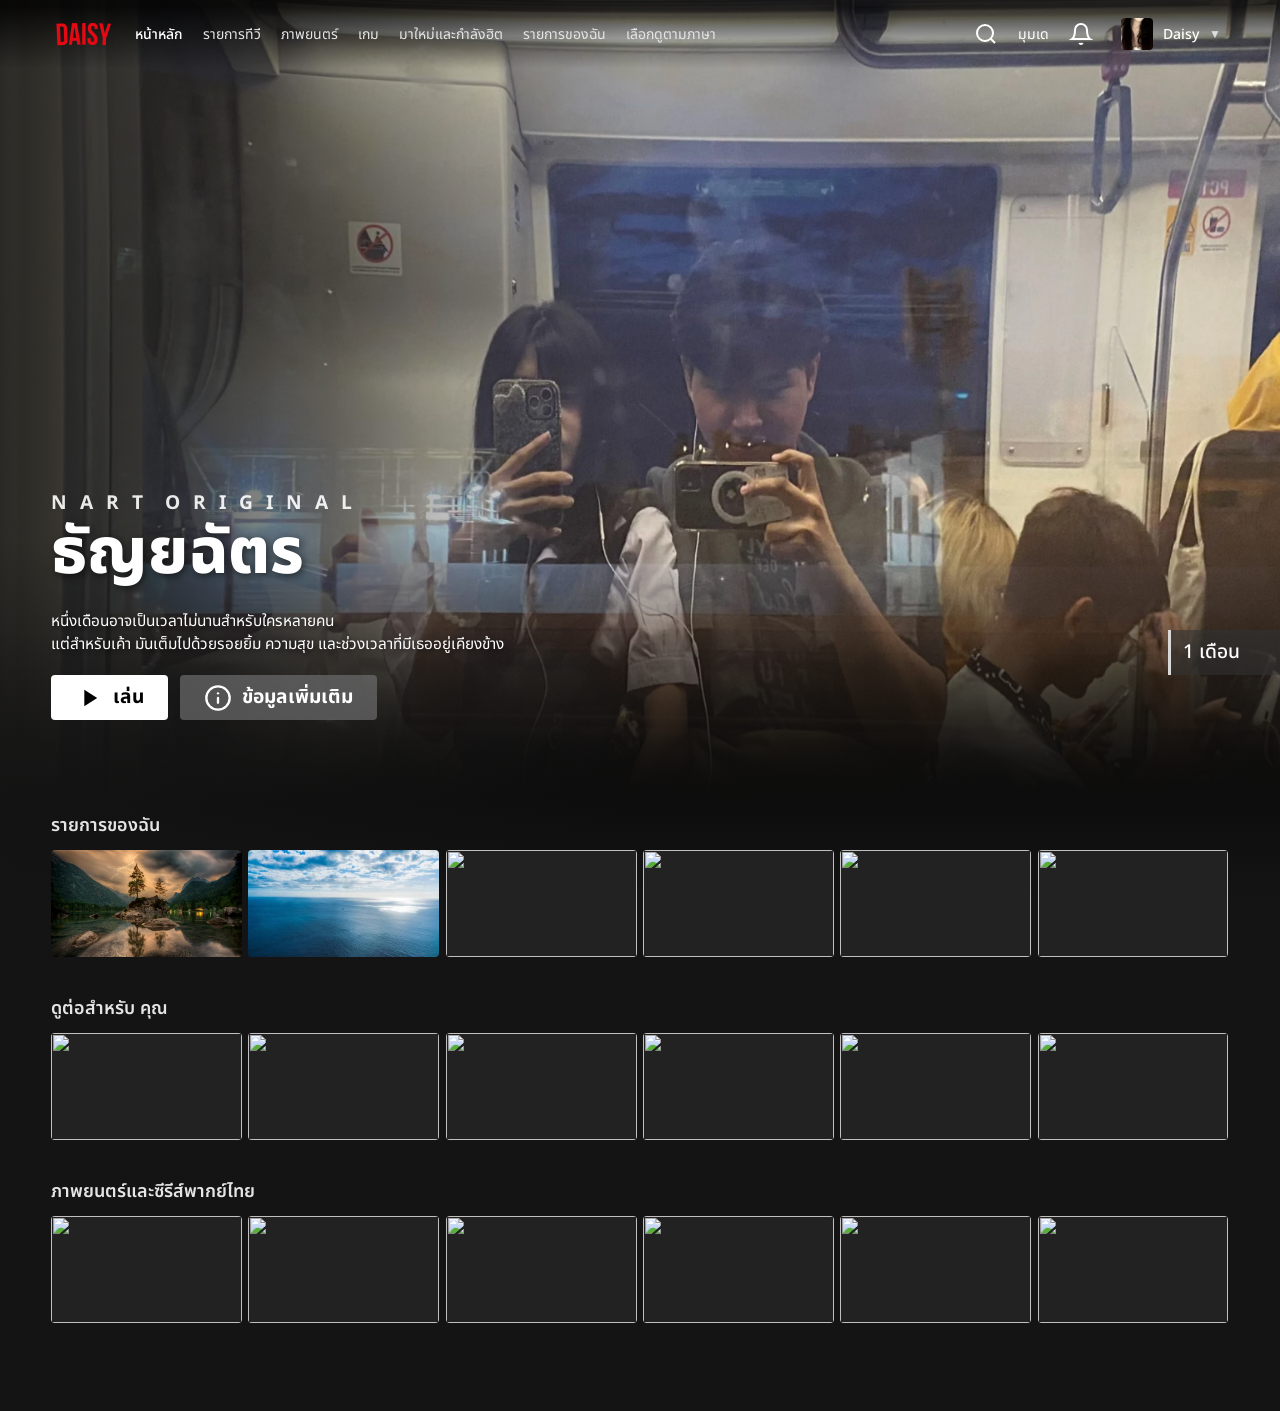
==== commit 26aa11eb: "add ipad compatiblity" ====
--- a/main.html
+++ b/main.html
@@ -142,7 +142,7 @@
     
     <div id="fullScreenPlayer" class="fullscreen-player">
       
-      <video id="mainMovie">
+      <video id="mainMovie" playsinline>
         <source src="vid/fulldaisy.mp4" type="video/mp4">
       </video>
 
@@ -472,6 +472,13 @@
 
         // 3. --- ระบบตอนกดปุ่ม "เล่น" ---
         playBtn.addEventListener('click', () => {
+          
+          // ==========================================
+          mainMovie.play().then(() => {
+            mainMovie.pause();
+          }).catch(() => {});
+          // ==========================================
+
           // สเต็ป 1: ซ่อน UI ทั้งหมด (เมนู, ปุ่ม, แถวหนัง)
           allUiElements.forEach(el => el.classList.add('fade-out-ui'));
           
@@ -489,12 +496,8 @@
             fullScreenPlayer.classList.add('visible'); // โชว์หน้าจอหนังตัวเต็ม
             
             heroVideo.pause(); // หยุดเล่นวิดีโอไฮไลต์พื้นหลัง
-            mainMovie.play();  // เริ่มเล่นหนังตัวเต็ม
+            mainMovie.play();  // คราวนี้ iPad จะยอมให้เล่นแล้ว!
             
-            // ทำให้สามารถเล่นวิดีโอแบบเต็มจอ (Fullscreen) ได้โดยอัตโนมัติ (บางเบราว์เซอร์อาจต้องกดยืนยัน)
-            if (mainMovie.requestFullscreen) {
-              // mainMovie.requestFullscreen(); // เปิดใช้ถ้าอยากให้เด้ง Fullscreen มือถืออัตโนมัติ
-            }
           }, 3500);
         });
 
--- a/styles.css
+++ b/styles.css
@@ -556,7 +556,7 @@
 .main-content {
   position: relative;
   z-index: 10;
-  margin-top: -4vw; 
+  margin-top: -8vw; 
   padding-bottom: 50px;
 }
 
